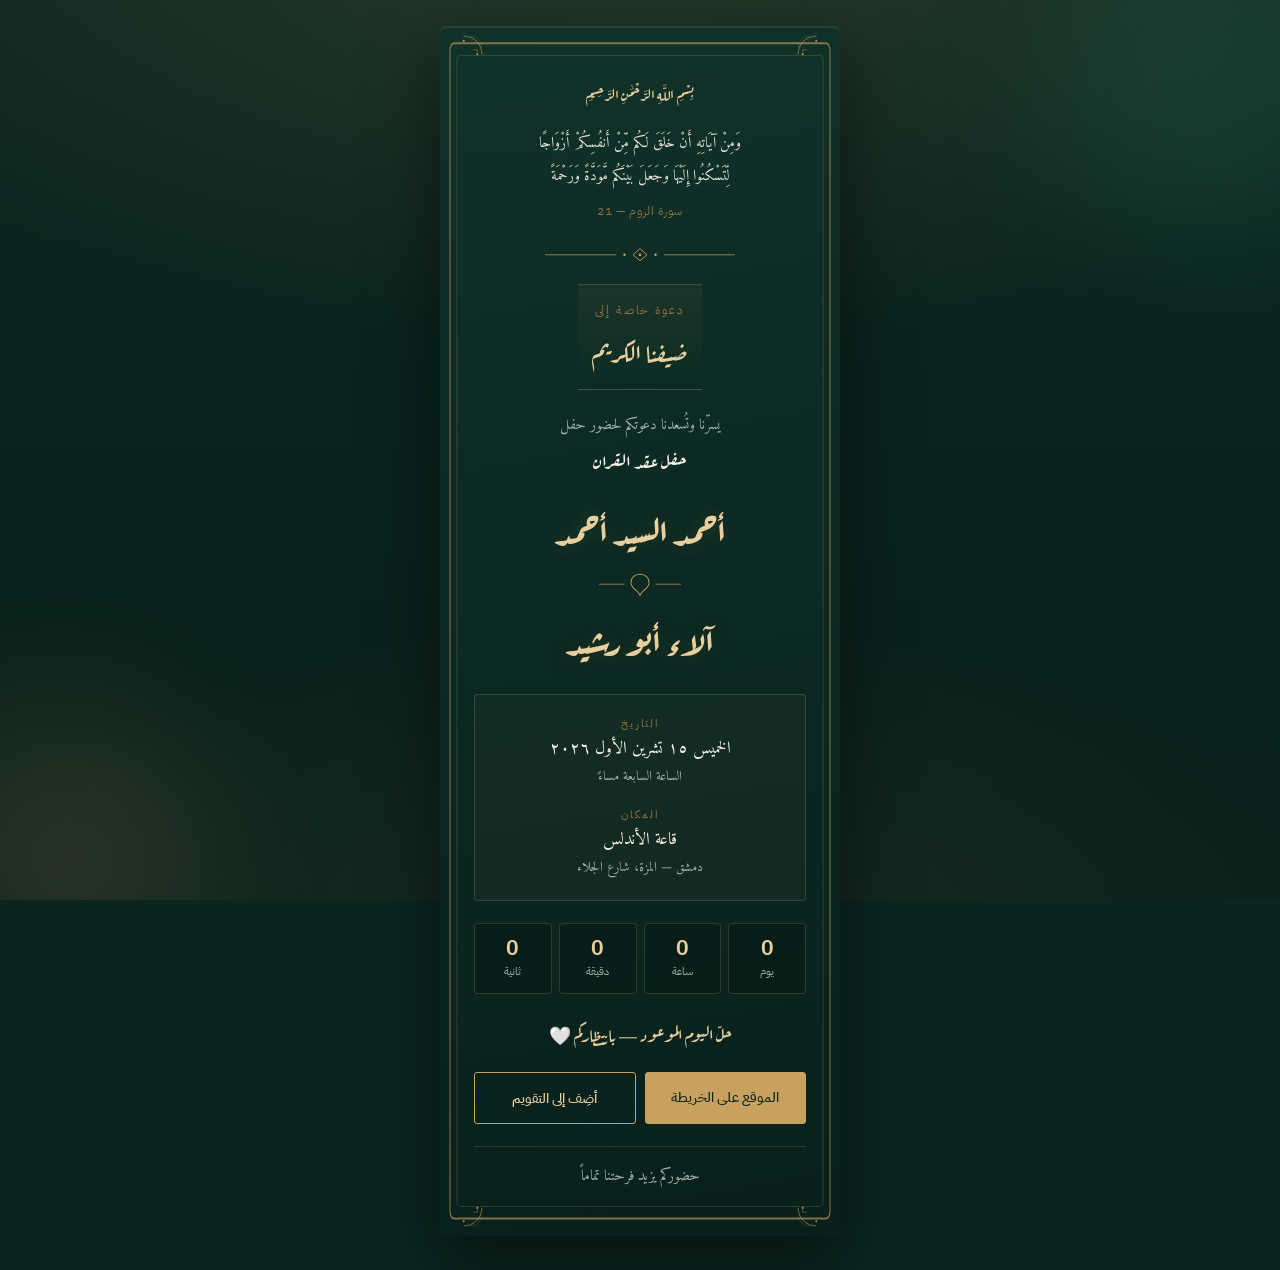
==== index.html @ 3fee1bc0 "بطاقة دعوة عقد قران — أحمد وآلاء صفحة ثابتة بلا قاعدة بيانات: أسماء المعازيم في data/guests.json وتُ" ====
<!DOCTYPE html>
<html lang="ar" dir="rtl">
<head>
<meta charset="utf-8">
<meta name="viewport" content="width=device-width, initial-scale=1, viewport-fit=cover">
<title>دعوة عقد قران — أحمد وآلاء</title>
<meta name="description" content="يسرّنا دعوتكم لحضور حفل عقد قراننا">
<meta name="theme-color" content="#0B2620">

<meta property="og:type" content="website">
<meta property="og:title" content="دعوة عقد قران — أحمد وآلاء">
<meta property="og:description" content="يسرّنا دعوتكم لمشاركتنا فرحتنا">
<meta property="og:locale" content="ar_AR">

<link rel="preconnect" href="https://fonts.googleapis.com">
<link rel="icon" href="assets/favicon.svg" type="image/svg+xml">
<link rel="preconnect" href="https://fonts.gstatic.com" crossorigin>
<link rel="stylesheet" href="https://fonts.googleapis.com/css2?family=Aref+Ruqaa:wght@400;700&family=Amiri:ital,wght@0,400;0,700;1,400&family=IBM+Plex+Sans+Arabic:wght@400;500;600&display=swap">
<link rel="stylesheet" href="assets/css/main.css">
</head>
<body>

<div class="sky" aria-hidden="true">
  <span class="orb orb-a"></span>
  <span class="orb orb-b"></span>
</div>

<main class="card" id="card">

  <!-- إطار ذهبي مرسوم -->
  <svg class="frame" viewBox="0 0 400 700" preserveAspectRatio="none" aria-hidden="true" focusable="false">
    <rect x="10" y="10" width="380" height="680" rx="4" fill="none" stroke="currentColor" stroke-width="1.1"/>
    <rect x="17" y="17" width="366" height="666" rx="3" fill="none" stroke="currentColor" stroke-width=".5" opacity=".55"/>
  </svg>

  <svg class="corner tl" viewBox="0 0 60 60" aria-hidden="true" focusable="false">
    <path d="M2 34 C2 16 16 2 34 2" fill="none" stroke="currentColor" stroke-width="1.2"/>
    <path d="M2 22 C2 11 11 2 22 2" fill="none" stroke="currentColor" stroke-width=".6" opacity=".7"/>
    <path d="M10 34 L10 26 L18 26" fill="none" stroke="currentColor" stroke-width=".8"/>
    <circle cx="34" cy="10" r="1.8" fill="currentColor"/>
    <circle cx="10" cy="34" r="1.8" fill="currentColor"/>
  </svg>
  <svg class="corner tr" viewBox="0 0 60 60" aria-hidden="true" focusable="false">
    <path d="M2 34 C2 16 16 2 34 2" fill="none" stroke="currentColor" stroke-width="1.2"/>
    <path d="M2 22 C2 11 11 2 22 2" fill="none" stroke="currentColor" stroke-width=".6" opacity=".7"/>
    <path d="M10 34 L10 26 L18 26" fill="none" stroke="currentColor" stroke-width=".8"/>
    <circle cx="34" cy="10" r="1.8" fill="currentColor"/>
    <circle cx="10" cy="34" r="1.8" fill="currentColor"/>
  </svg>
  <svg class="corner bl" viewBox="0 0 60 60" aria-hidden="true" focusable="false">
    <path d="M2 34 C2 16 16 2 34 2" fill="none" stroke="currentColor" stroke-width="1.2"/>
    <path d="M2 22 C2 11 11 2 22 2" fill="none" stroke="currentColor" stroke-width=".6" opacity=".7"/>
    <path d="M10 34 L10 26 L18 26" fill="none" stroke="currentColor" stroke-width=".8"/>
    <circle cx="34" cy="10" r="1.8" fill="currentColor"/>
    <circle cx="10" cy="34" r="1.8" fill="currentColor"/>
  </svg>
  <svg class="corner br" viewBox="0 0 60 60" aria-hidden="true" focusable="false">
    <path d="M2 34 C2 16 16 2 34 2" fill="none" stroke="currentColor" stroke-width="1.2"/>
    <path d="M2 22 C2 11 11 2 22 2" fill="none" stroke="currentColor" stroke-width=".6" opacity=".7"/>
    <path d="M10 34 L10 26 L18 26" fill="none" stroke="currentColor" stroke-width=".8"/>
    <circle cx="34" cy="10" r="1.8" fill="currentColor"/>
    <circle cx="10" cy="34" r="1.8" fill="currentColor"/>
  </svg>

  <div class="inner">

    <p class="bismillah reveal" style="--d:0ms">بِسْمِ اللَّهِ الرَّحْمَٰنِ الرَّحِيمِ</p>

    <blockquote class="verse reveal" style="--d:90ms">
      <p id="verse">&nbsp;</p>
      <cite id="verseSource"></cite>
    </blockquote>

    <div class="rule reveal" style="--d:180ms" aria-hidden="true">
      <svg viewBox="0 0 220 18" focusable="false">
        <line x1="0" y1="9" x2="82" y2="9" stroke="currentColor" stroke-width=".8"/>
        <line x1="138" y1="9" x2="220" y2="9" stroke="currentColor" stroke-width=".8"/>
        <path d="M110 2 L118 9 L110 16 L102 9 Z" fill="none" stroke="currentColor" stroke-width="1"/>
        <circle cx="110" cy="9" r="1.6" fill="currentColor"/>
        <circle cx="92" cy="9" r="1.4" fill="currentColor"/>
        <circle cx="128" cy="9" r="1.4" fill="currentColor"/>
      </svg>
    </div>

    <!-- اسم الضيف -->
    <section class="guest reveal" style="--d:260ms" aria-live="polite">
      <p class="guest-label">دعوة خاصة إلى</p>
      <p class="guest-name" id="guestName">&nbsp;</p>
    </section>

    <p class="intro reveal" style="--d:340ms">يسرّنا وتُسعدنا دعوتكم لحضور حفل</p>
    <p class="occasion reveal" style="--d:400ms" id="occasion">&nbsp;</p>

    <!-- الاسمان -->
    <section class="couple reveal" style="--d:470ms">
      <p class="name" id="groom">&nbsp;</p>
      <div class="amp" aria-hidden="true">
        <svg viewBox="0 0 90 40" focusable="false">
          <line x1="0" y1="20" x2="28" y2="20" stroke="currentColor" stroke-width=".8"/>
          <line x1="62" y1="20" x2="90" y2="20" stroke="currentColor" stroke-width=".8"/>
          <path d="M45 9 C51 9 55 13 55 18 C55 25 45 28 45 33 C45 28 35 25 35 18 C35 13 39 9 45 9 Z"
                fill="none" stroke="currentColor" stroke-width="1.1"/>
        </svg>
      </div>
      <p class="name" id="bride">&nbsp;</p>
    </section>

    <!-- التفاصيل -->
    <section class="details reveal" style="--d:560ms">
      <div class="detail">
        <span class="detail-key">التاريخ</span>
        <span class="detail-val" id="dateText">&nbsp;</span>
        <span class="detail-sub" id="timeText"></span>
      </div>
      <div class="detail">
        <span class="detail-key">المكان</span>
        <span class="detail-val" id="venue">&nbsp;</span>
        <span class="detail-sub" id="address"></span>
      </div>
    </section>

    <!-- العدّاد -->
    <section class="countdown reveal" style="--d:640ms" id="countdown" hidden>
      <div class="unit"><b id="cdD">0</b><span>يوم</span></div>
      <div class="unit"><b id="cdH">0</b><span>ساعة</span></div>
      <div class="unit"><b id="cdM">0</b><span>دقيقة</span></div>
      <div class="unit"><b id="cdS">0</b><span>ثانية</span></div>
    </section>
    <p class="arrived" id="arrived" hidden>حلّ اليوم الموعود — بانتظاركم 🤍</p>

    <div class="actions reveal" style="--d:720ms">
      <a class="btn" id="mapBtn" href="#" target="_blank" rel="noopener">الموقع على الخريطة</a>
      <button class="btn ghost" id="icsBtn" type="button">أضِف إلى التقويم</button>
    </div>

    <p class="closing reveal" style="--d:800ms" id="closing">&nbsp;</p>

  </div>
</main>

<p class="hint" id="hint" hidden></p>

<script src="assets/js/app.js"></script>
</body>
</html>
---- assets/css/main.css ----
/* ============================================================
   دعوة عقد قران — أحمد وآلاء
   لوحة: ليل زمرّدي + ذهب مطفأ + عاج
   ============================================================ */

:root{
  --night:#0B2620;
  --night-2:#09201B;
  --panel:#10322A;
  --gold:#C9A15E;
  --gold-lt:#E7CF9E;
  --gold-dim:#8E7440;
  --ivory:#F6F1E4;
  --muted:#9DB3A9;
  --maxw:400px;
}

*{box-sizing:border-box;margin:0;padding:0}

html{-webkit-text-size-adjust:100%}

body{
  min-height:100dvh;
  background:var(--night);
  color:var(--ivory);
  font-family:"Amiri","Times New Roman",serif;
  line-height:1.9;
  display:flex;
  flex-direction:column;
  align-items:center;
  justify-content:center;
  padding:26px 16px 34px;
  position:relative;
  overflow-x:hidden;
}

/* ---------- خلفية ---------- */
.sky{position:fixed;inset:0;z-index:0;pointer-events:none;overflow:hidden}
.sky::before{
  content:"";position:absolute;inset:0;
  background:
    radial-gradient(120% 80% at 50% -10%, rgba(201,161,94,.16), transparent 62%),
    radial-gradient(100% 70% at 50% 110%, rgba(201,161,94,.09), transparent 60%),
    linear-gradient(180deg, var(--night) 0%, var(--night-2) 100%);
}
.orb{position:absolute;border-radius:50%;filter:blur(70px);opacity:.20}
.orb-a{width:340px;height:340px;background:#2E7C63;top:-90px;inset-inline-start:-110px}
.orb-b{width:300px;height:300px;background:#8E7440;bottom:-100px;inset-inline-end:-90px}

/* ---------- البطاقة ---------- */
.card{
  position:relative;z-index:1;
  width:100%;max-width:var(--maxw);
  background:linear-gradient(170deg, rgba(16,50,42,.96), rgba(9,32,27,.96));
  border-radius:6px;
  box-shadow:0 26px 70px rgba(0,0,0,.5), 0 2px 0 rgba(231,207,158,.10) inset;
  padding:44px 26px 38px;
  text-align:center;
}
.frame{position:absolute;inset:0;width:100%;height:100%;color:var(--gold);opacity:.62;pointer-events:none}
.corner{position:absolute;width:34px;height:34px;color:var(--gold);opacity:.85;pointer-events:none}
.tl{top:9px;inset-inline-start:9px}
.tr{top:9px;inset-inline-end:9px;transform:scaleX(-1)}
.bl{bottom:9px;inset-inline-start:9px;transform:scaleY(-1)}
.br{bottom:9px;inset-inline-end:9px;transform:scale(-1,-1)}

.inner{position:relative;z-index:2;display:flex;flex-direction:column;gap:0}

/* ---------- نصوص ---------- */
.bismillah{
  font-family:"Aref Ruqaa",serif;
  font-size:16px;color:var(--gold-lt);opacity:.9;
  letter-spacing:.02em;margin-bottom:20px;
}

.verse{margin-bottom:6px}
.verse p{
  font-size:15px;line-height:2.15;color:var(--ivory);opacity:.92;
  text-wrap:balance;
}
.verse cite{
  display:block;margin-top:8px;font-style:normal;
  font-family:"IBM Plex Sans Arabic",sans-serif;
  font-size:11.5px;letter-spacing:.06em;color:var(--gold-dim);
}

.rule{margin:18px auto;width:190px;color:var(--gold);opacity:.75}
.rule svg{display:block;width:100%;height:auto}

/* اسم الضيف */
.guest{
  margin:4px auto 22px;padding:15px 14px;
  border-top:1px solid rgba(201,161,94,.28);
  border-bottom:1px solid rgba(201,161,94,.28);
  background:linear-gradient(180deg, rgba(201,161,94,.07), transparent);
}
.guest-label{
  font-family:"IBM Plex Sans Arabic",sans-serif;
  font-size:11.5px;letter-spacing:.16em;color:var(--gold-dim);margin-bottom:6px;
}
.guest-name{
  font-family:"Aref Ruqaa",serif;
  font-size:clamp(21px,6.4vw,26px);line-height:1.75;
  color:var(--gold-lt);text-wrap:balance;
}

.intro{font-size:15px;color:var(--muted);margin-bottom:2px}
.occasion{
  font-family:"Aref Ruqaa",serif;
  font-size:19px;color:var(--ivory);margin-bottom:22px;
}

/* الاسمان */
.couple{margin-bottom:26px}
.name{
  font-family:"Aref Ruqaa",serif;font-weight:700;
  font-size:clamp(27px,8.6vw,36px);line-height:1.6;
  color:var(--gold-lt);
  text-shadow:0 1px 18px rgba(201,161,94,.25);
  text-wrap:balance;
}
.amp{margin:8px auto;width:82px;color:var(--gold);opacity:.9}
.amp svg{display:block;width:100%;height:auto}

/* التفاصيل */
.details{
  display:grid;gap:14px;
  margin-bottom:22px;padding:17px 12px;
  border:1px solid rgba(201,161,94,.22);border-radius:4px;
  background:rgba(201,161,94,.045);
}
.detail{display:flex;flex-direction:column;gap:2px}
.detail-key{
  font-family:"IBM Plex Sans Arabic",sans-serif;
  font-size:10.5px;letter-spacing:.18em;color:var(--gold-dim);
}
.detail-val{font-size:17px;color:var(--ivory);line-height:1.6}
.detail-sub{font-size:13.5px;color:var(--muted)}

/* العدّاد */
.countdown{
  display:grid;grid-template-columns:repeat(4,1fr);gap:7px;
  margin-bottom:22px;
}
.unit{
  padding:11px 3px;border-radius:4px;
  border:1px solid rgba(201,161,94,.22);
  background:rgba(0,0,0,.18);
}
.unit b{
  display:block;
  font-family:"IBM Plex Sans Arabic",sans-serif;font-weight:600;
  font-variant-numeric:tabular-nums;
  font-size:21px;color:var(--gold-lt);line-height:1.25;
}
.unit span{
  display:block;
  font-family:"IBM Plex Sans Arabic",sans-serif;
  font-size:10.5px;color:var(--muted);
}
.arrived{
  font-family:"Aref Ruqaa",serif;font-size:18px;
  color:var(--gold-lt);margin-bottom:22px;
}

/* أزرار */
.actions{display:grid;gap:9px;margin-bottom:22px}
.btn{
  display:block;padding:12px 16px;
  font-family:"IBM Plex Sans Arabic",sans-serif;font-size:14px;font-weight:500;
  text-decoration:none;text-align:center;cursor:pointer;
  border-radius:3px;border:1px solid var(--gold);
  background:var(--gold);color:#12251F;
  transition:transform .15s ease, background .15s ease, color .15s ease;
}
.btn:hover{background:var(--gold-lt);transform:translateY(-1px)}
.btn:active{transform:translateY(0)}
.btn.ghost{background:transparent;color:var(--gold-lt)}
.btn.ghost:hover{background:rgba(201,161,94,.13);color:var(--gold-lt)}
.btn:focus-visible{outline:2px solid var(--gold-lt);outline-offset:3px}

.closing{
  font-size:15px;color:var(--muted);
  padding-top:16px;border-top:1px solid rgba(201,161,94,.18);
}

.hint{
  position:relative;z-index:1;
  margin-top:18px;max-width:var(--maxw);
  font-family:"IBM Plex Sans Arabic",sans-serif;font-size:12.5px;line-height:1.8;
  color:#E9B7A0;background:rgba(120,40,20,.35);
  border:1px solid rgba(220,120,80,.45);border-radius:4px;
  padding:11px 13px;text-align:center;
}

/* ---------- ظهور تدريجي من حالة مرئية ---------- */
.reveal{animation:rise .75s cubic-bezier(.22,.68,.3,1) both;animation-delay:var(--d,0ms)}
@keyframes rise{
  from{opacity:0;transform:translateY(9px)}
  to{opacity:1;transform:none}
}
@media (prefers-reduced-motion: reduce){
  .reveal{animation:none}
  .btn{transition:none}
}

@media (min-width:480px){
  .card{padding:52px 34px 44px}
  .details{padding:19px 18px}
  .actions{grid-template-columns:1fr 1fr}
}
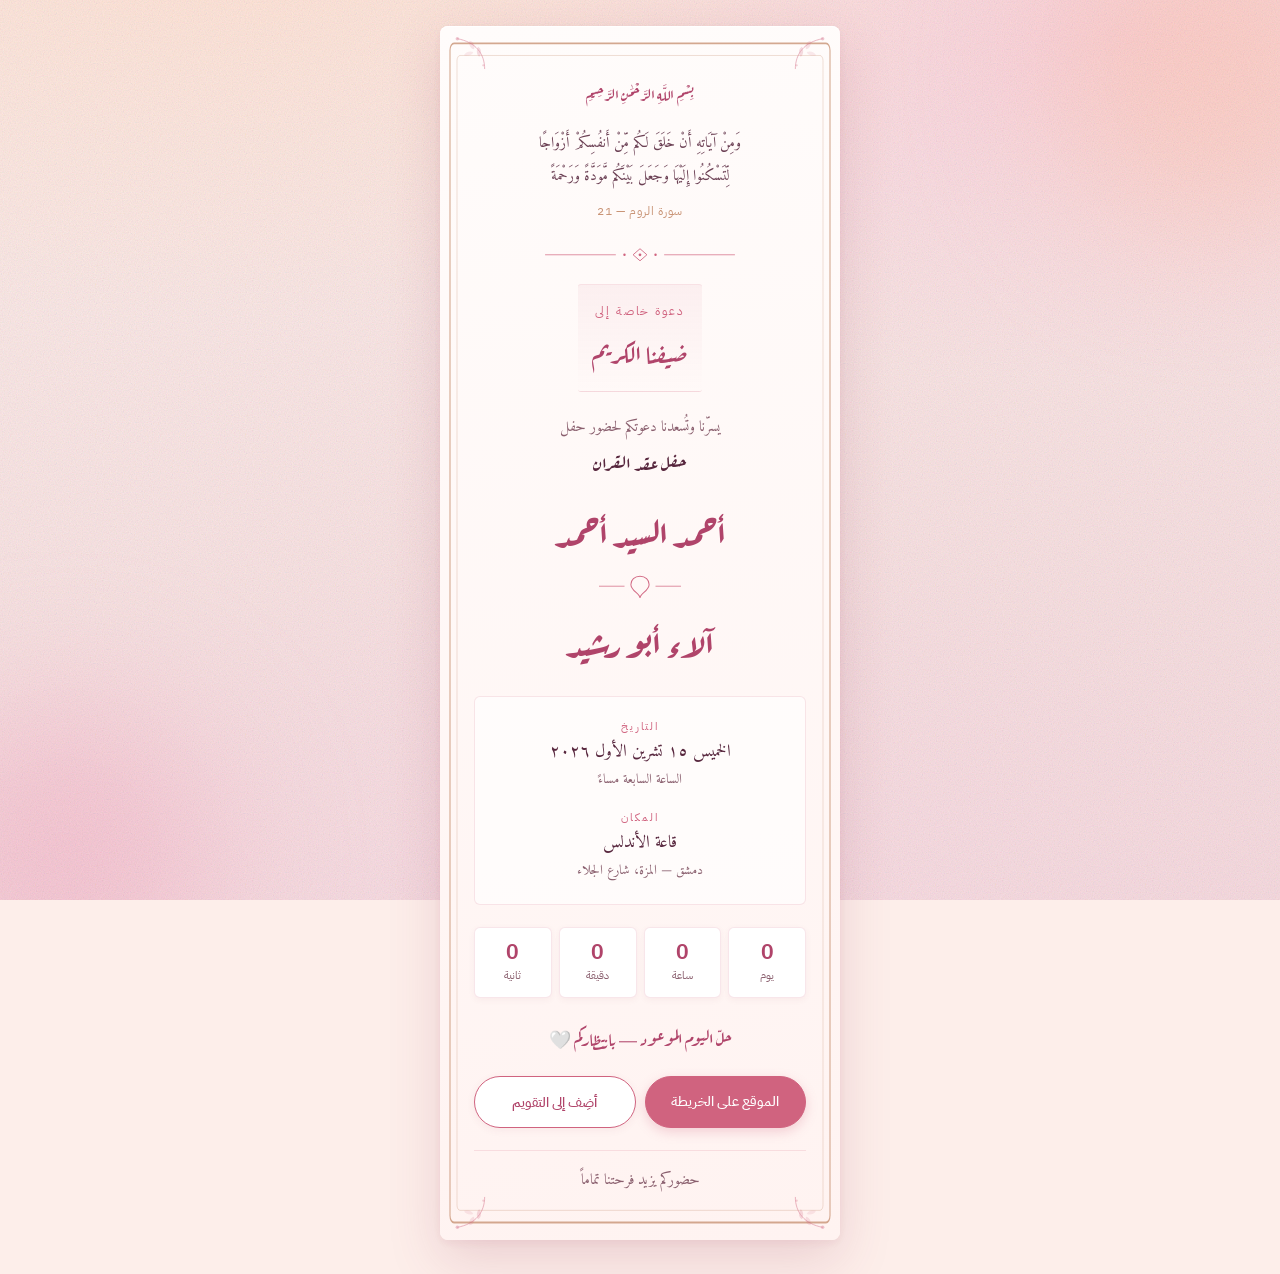
==== commit d12e4b20: "تبديل اللوحة إلى فجر وردي فاتح الخطوط كما هي (Aref Ruqaa · Amiri · IBM Plex Sans Arabic) — اللون وحد" ====
--- a/index.html
+++ b/index.html
@@ -5,7 +5,7 @@
 <meta name="viewport" content="width=device-width, initial-scale=1, viewport-fit=cover">
 <title>دعوة عقد قران — أحمد وآلاء</title>
 <meta name="description" content="يسرّنا دعوتكم لحضور حفل عقد قراننا">
-<meta name="theme-color" content="#0B2620">
+<meta name="theme-color" content="#FDEEEA">
 
 <meta property="og:type" content="website">
 <meta property="og:title" content="دعوة عقد قران — أحمد وآلاء">
@@ -25,6 +25,11 @@
   <span class="orb orb-b"></span>
 </div>
 
+<div class="petals" aria-hidden="true">
+  <span class="petal"></span><span class="petal"></span><span class="petal"></span>
+  <span class="petal"></span><span class="petal"></span><span class="petal"></span>
+</div>
+
 <main class="card" id="card">
 
   <!-- إطار ذهبي مرسوم -->
@@ -34,32 +39,36 @@
   </svg>
 
   <svg class="corner tl" viewBox="0 0 60 60" aria-hidden="true" focusable="false">
-    <path d="M2 34 C2 16 16 2 34 2" fill="none" stroke="currentColor" stroke-width="1.2"/>
-    <path d="M2 22 C2 11 11 2 22 2" fill="none" stroke="currentColor" stroke-width=".6" opacity=".7"/>
-    <path d="M10 34 L10 26 L18 26" fill="none" stroke="currentColor" stroke-width=".8"/>
-    <circle cx="34" cy="10" r="1.8" fill="currentColor"/>
-    <circle cx="10" cy="34" r="1.8" fill="currentColor"/>
+    <path d="M5 52 C5 30 18 12 46 7" fill="none" stroke="currentColor" stroke-width="1.05" stroke-linecap="round"/>
+    <path d="M13 34 C9 28 10 22 15 19 C18 25 17 31 13 34 Z" fill="currentColor" opacity=".34"/>
+    <path d="M21 23 C19 16 22 11 28 10 C29 17 26 22 21 23 Z" fill="currentColor" opacity=".26"/>
+    <path d="M22 27 C28 25 34 27 36 32 C30 34 24 32 22 27 Z" fill="currentColor" opacity=".2"/>
+    <circle cx="46" cy="7" r="2.6" fill="currentColor" opacity=".55"/>
+    <circle cx="7" cy="47" r="1.7" fill="currentColor" opacity=".45"/>
   </svg>
   <svg class="corner tr" viewBox="0 0 60 60" aria-hidden="true" focusable="false">
-    <path d="M2 34 C2 16 16 2 34 2" fill="none" stroke="currentColor" stroke-width="1.2"/>
-    <path d="M2 22 C2 11 11 2 22 2" fill="none" stroke="currentColor" stroke-width=".6" opacity=".7"/>
-    <path d="M10 34 L10 26 L18 26" fill="none" stroke="currentColor" stroke-width=".8"/>
-    <circle cx="34" cy="10" r="1.8" fill="currentColor"/>
-    <circle cx="10" cy="34" r="1.8" fill="currentColor"/>
+    <path d="M5 52 C5 30 18 12 46 7" fill="none" stroke="currentColor" stroke-width="1.05" stroke-linecap="round"/>
+    <path d="M13 34 C9 28 10 22 15 19 C18 25 17 31 13 34 Z" fill="currentColor" opacity=".34"/>
+    <path d="M21 23 C19 16 22 11 28 10 C29 17 26 22 21 23 Z" fill="currentColor" opacity=".26"/>
+    <path d="M22 27 C28 25 34 27 36 32 C30 34 24 32 22 27 Z" fill="currentColor" opacity=".2"/>
+    <circle cx="46" cy="7" r="2.6" fill="currentColor" opacity=".55"/>
+    <circle cx="7" cy="47" r="1.7" fill="currentColor" opacity=".45"/>
   </svg>
   <svg class="corner bl" viewBox="0 0 60 60" aria-hidden="true" focusable="false">
-    <path d="M2 34 C2 16 16 2 34 2" fill="none" stroke="currentColor" stroke-width="1.2"/>
-    <path d="M2 22 C2 11 11 2 22 2" fill="none" stroke="currentColor" stroke-width=".6" opacity=".7"/>
-    <path d="M10 34 L10 26 L18 26" fill="none" stroke="currentColor" stroke-width=".8"/>
-    <circle cx="34" cy="10" r="1.8" fill="currentColor"/>
-    <circle cx="10" cy="34" r="1.8" fill="currentColor"/>
+    <path d="M5 52 C5 30 18 12 46 7" fill="none" stroke="currentColor" stroke-width="1.05" stroke-linecap="round"/>
+    <path d="M13 34 C9 28 10 22 15 19 C18 25 17 31 13 34 Z" fill="currentColor" opacity=".34"/>
+    <path d="M21 23 C19 16 22 11 28 10 C29 17 26 22 21 23 Z" fill="currentColor" opacity=".26"/>
+    <path d="M22 27 C28 25 34 27 36 32 C30 34 24 32 22 27 Z" fill="currentColor" opacity=".2"/>
+    <circle cx="46" cy="7" r="2.6" fill="currentColor" opacity=".55"/>
+    <circle cx="7" cy="47" r="1.7" fill="currentColor" opacity=".45"/>
   </svg>
   <svg class="corner br" viewBox="0 0 60 60" aria-hidden="true" focusable="false">
-    <path d="M2 34 C2 16 16 2 34 2" fill="none" stroke="currentColor" stroke-width="1.2"/>
-    <path d="M2 22 C2 11 11 2 22 2" fill="none" stroke="currentColor" stroke-width=".6" opacity=".7"/>
-    <path d="M10 34 L10 26 L18 26" fill="none" stroke="currentColor" stroke-width=".8"/>
-    <circle cx="34" cy="10" r="1.8" fill="currentColor"/>
-    <circle cx="10" cy="34" r="1.8" fill="currentColor"/>
+    <path d="M5 52 C5 30 18 12 46 7" fill="none" stroke="currentColor" stroke-width="1.05" stroke-linecap="round"/>
+    <path d="M13 34 C9 28 10 22 15 19 C18 25 17 31 13 34 Z" fill="currentColor" opacity=".34"/>
+    <path d="M21 23 C19 16 22 11 28 10 C29 17 26 22 21 23 Z" fill="currentColor" opacity=".26"/>
+    <path d="M22 27 C28 25 34 27 36 32 C30 34 24 32 22 27 Z" fill="currentColor" opacity=".2"/>
+    <circle cx="46" cy="7" r="2.6" fill="currentColor" opacity=".55"/>
+    <circle cx="7" cy="47" r="1.7" fill="currentColor" opacity=".45"/>
   </svg>
 
   <div class="inner">
--- a/assets/css/main.css
+++ b/assets/css/main.css
@@ -1,28 +1,41 @@
 /* ============================================================
    دعوة عقد قران — أحمد وآلاء
-   لوحة: ليل زمرّدي + ذهب مطفأ + عاج
+   اللوحة: فجر وردي — ورق بلَشّ دافئ · حبر خُزامى · وردة غبارية
+   والاتجاه: ضوء الصباح لا ليل — الفرح يُقرأ من أول نظرة.
    ============================================================ */
 
 :root{
-  --night:#0B2620;
-  --night-2:#09201B;
-  --panel:#10322A;
-  --gold:#C9A15E;
-  --gold-lt:#E7CF9E;
-  --gold-dim:#8E7440;
-  --ivory:#F6F1E4;
-  --muted:#9DB3A9;
+  /* أرضيات */
+  --paper:#FDEEEA;
+  --paper-2:#F6DBDF;
+  --card:#FFFCFB;
+  --card-tint:#FFF3F1;
+
+  /* حبر */
+  --ink:#57263D;
+  --ink-soft:#8A5F6E;
+
+  /* ورد */
+  --rose:#D0637F;
+  --rose-deep:#B0446A;
+  --rose-pale:#F6CFD8;
+  --rose-mist:rgba(208,99,127,.16);
+
+  /* ذهب وردي — للزخرفة وحدها */
+  --gilt:#C99476;
+  --gilt-pale:#EBC9B4;
+
+  --shadow:rgba(150,60,90,.17);
   --maxw:400px;
 }
 
 *{box-sizing:border-box;margin:0;padding:0}
-
 html{-webkit-text-size-adjust:100%}
 
 body{
   min-height:100dvh;
-  background:var(--night);
-  color:var(--ivory);
+  background:var(--paper);
+  color:var(--ink);
   font-family:"Amiri","Times New Roman",serif;
   line-height:1.9;
   display:flex;
@@ -34,80 +47,114 @@
   overflow-x:hidden;
 }
 
-/* ---------- خلفية ---------- */
+/* ---------- سماء الصباح ---------- */
 .sky{position:fixed;inset:0;z-index:0;pointer-events:none;overflow:hidden}
 .sky::before{
   content:"";position:absolute;inset:0;
   background:
-    radial-gradient(120% 80% at 50% -10%, rgba(201,161,94,.16), transparent 62%),
-    radial-gradient(100% 70% at 50% 110%, rgba(201,161,94,.09), transparent 60%),
-    linear-gradient(180deg, var(--night) 0%, var(--night-2) 100%);
-}
-.orb{position:absolute;border-radius:50%;filter:blur(70px);opacity:.20}
-.orb-a{width:340px;height:340px;background:#2E7C63;top:-90px;inset-inline-start:-110px}
-.orb-b{width:300px;height:300px;background:#8E7440;bottom:-100px;inset-inline-end:-90px}
+    radial-gradient(115% 75% at 18% -8%,  #FFE3D6 0%, transparent 58%),
+    radial-gradient(105% 70% at 88% 4%,   #FBD3DF 0%, transparent 55%),
+    radial-gradient(120% 80% at 50% 108%, #F9DCE4 0%, transparent 60%),
+    linear-gradient(168deg, var(--paper) 0%, var(--paper-2) 100%);
+}
+/* حُبيبات ورقية — تكسر لمعان الشاشة فيبدو ورقاً لا شاشة */
+.sky::after{
+  content:"";position:absolute;inset:0;opacity:.42;mix-blend-mode:multiply;
+  background-image:url("data:image/svg+xml,%3Csvg xmlns='http://www.w3.org/2000/svg' width='150' height='150'%3E%3Cfilter id='n'%3E%3CfeTurbulence type='fractalNoise' baseFrequency='.85' numOctaves='3' stitchTiles='stitch'/%3E%3C/filter%3E%3Crect width='150' height='150' filter='url(%23n)' opacity='.5'/%3E%3C/svg%3E");
+}
+.orb{position:absolute;border-radius:50%;filter:blur(74px);opacity:.5}
+.orb-a{width:330px;height:330px;background:#FFC9B2;top:-96px;inset-inline-start:-104px}
+.orb-b{width:300px;height:300px;background:#F5AFC6;bottom:-104px;inset-inline-end:-86px}
+
+/* ---------- بتلات متساقطة ---------- */
+.petals{position:fixed;inset:0;z-index:0;pointer-events:none;overflow:hidden}
+.petal{
+  position:absolute;top:-9%;
+  width:13px;height:17px;
+  background:var(--rose-pale);
+  border-radius:60% 0 60% 0;
+  opacity:0;filter:blur(.4px);
+  animation:fall linear infinite;
+}
+.petal:nth-child(1){inset-inline-start:8%;  animation-duration:23s; animation-delay:0s}
+.petal:nth-child(2){inset-inline-start:23%; animation-duration:29s; animation-delay:5s;  width:10px;height:13px}
+.petal:nth-child(3){inset-inline-start:41%; animation-duration:26s; animation-delay:11s}
+.petal:nth-child(4){inset-inline-start:58%; animation-duration:32s; animation-delay:3s;  width:9px; height:12px}
+.petal:nth-child(5){inset-inline-start:74%; animation-duration:25s; animation-delay:15s}
+.petal:nth-child(6){inset-inline-start:89%; animation-duration:30s; animation-delay:8s;  width:11px;height:14px}
+@keyframes fall{
+  0%   {transform:translateY(-10vh) rotate(0deg)      translateX(0);    opacity:0}
+  12%  {opacity:.55}
+  50%  {transform:translateY(52vh)  rotate(190deg)    translateX(26px); opacity:.5}
+  88%  {opacity:.35}
+  100% {transform:translateY(112vh) rotate(400deg)    translateX(-14px);opacity:0}
+}
 
 /* ---------- البطاقة ---------- */
 .card{
   position:relative;z-index:1;
   width:100%;max-width:var(--maxw);
-  background:linear-gradient(170deg, rgba(16,50,42,.96), rgba(9,32,27,.96));
-  border-radius:6px;
-  box-shadow:0 26px 70px rgba(0,0,0,.5), 0 2px 0 rgba(231,207,158,.10) inset;
+  background:linear-gradient(172deg, var(--card) 0%, var(--card-tint) 100%);
+  border-radius:8px;
+  box-shadow:
+    0 1px 0 rgba(255,255,255,.9) inset,
+    0 20px 52px var(--shadow),
+    0 3px 10px rgba(150,60,90,.07);
   padding:44px 26px 38px;
   text-align:center;
 }
-.frame{position:absolute;inset:0;width:100%;height:100%;color:var(--gold);opacity:.62;pointer-events:none}
-.corner{position:absolute;width:34px;height:34px;color:var(--gold);opacity:.85;pointer-events:none}
-.tl{top:9px;inset-inline-start:9px}
-.tr{top:9px;inset-inline-end:9px;transform:scaleX(-1)}
-.bl{bottom:9px;inset-inline-start:9px;transform:scaleY(-1)}
-.br{bottom:9px;inset-inline-end:9px;transform:scale(-1,-1)}
+.frame{position:absolute;inset:0;width:100%;height:100%;color:var(--gilt);opacity:.8;pointer-events:none}
+.corner{position:absolute;width:40px;height:40px;color:var(--rose);opacity:.65;pointer-events:none}
+.tl{top:8px;inset-inline-start:8px}
+.tr{top:8px;inset-inline-end:8px;transform:scaleX(-1)}
+.bl{bottom:8px;inset-inline-start:8px;transform:scaleY(-1)}
+.br{bottom:8px;inset-inline-end:8px;transform:scale(-1,-1)}
 
 .inner{position:relative;z-index:2;display:flex;flex-direction:column;gap:0}
 
 /* ---------- نصوص ---------- */
 .bismillah{
   font-family:"Aref Ruqaa",serif;
-  font-size:16px;color:var(--gold-lt);opacity:.9;
+  font-size:16px;color:var(--rose-deep);opacity:.92;
   letter-spacing:.02em;margin-bottom:20px;
 }
 
 .verse{margin-bottom:6px}
 .verse p{
-  font-size:15px;line-height:2.15;color:var(--ivory);opacity:.92;
+  font-size:15px;line-height:2.15;color:var(--ink);opacity:.88;
   text-wrap:balance;
 }
 .verse cite{
   display:block;margin-top:8px;font-style:normal;
   font-family:"IBM Plex Sans Arabic",sans-serif;
-  font-size:11.5px;letter-spacing:.06em;color:var(--gold-dim);
-}
-
-.rule{margin:18px auto;width:190px;color:var(--gold);opacity:.75}
+  font-size:11.5px;letter-spacing:.06em;color:var(--gilt);
+}
+
+.rule{margin:18px auto;width:190px;color:var(--rose);opacity:.8}
 .rule svg{display:block;width:100%;height:auto}
 
 /* اسم الضيف */
 .guest{
-  margin:4px auto 22px;padding:15px 14px;
-  border-top:1px solid rgba(201,161,94,.28);
-  border-bottom:1px solid rgba(201,161,94,.28);
-  background:linear-gradient(180deg, rgba(201,161,94,.07), transparent);
+  margin:4px auto 22px;padding:16px 14px;
+  border-top:1px solid var(--rose-mist);
+  border-bottom:1px solid var(--rose-mist);
+  background:linear-gradient(180deg, rgba(208,99,127,.07), rgba(255,255,255,0));
+  border-radius:3px;
 }
 .guest-label{
   font-family:"IBM Plex Sans Arabic",sans-serif;
-  font-size:11.5px;letter-spacing:.16em;color:var(--gold-dim);margin-bottom:6px;
+  font-size:11.5px;letter-spacing:.16em;color:var(--rose);margin-bottom:6px;
 }
 .guest-name{
   font-family:"Aref Ruqaa",serif;
   font-size:clamp(21px,6.4vw,26px);line-height:1.75;
-  color:var(--gold-lt);text-wrap:balance;
-}
-
-.intro{font-size:15px;color:var(--muted);margin-bottom:2px}
+  color:var(--rose-deep);text-wrap:balance;
+}
+
+.intro{font-size:15px;color:var(--ink-soft);margin-bottom:2px}
 .occasion{
   font-family:"Aref Ruqaa",serif;
-  font-size:19px;color:var(--ivory);margin-bottom:22px;
+  font-size:19px;color:var(--ink);margin-bottom:22px;
 }
 
 /* الاسمان */
@@ -115,27 +162,26 @@
 .name{
   font-family:"Aref Ruqaa",serif;font-weight:700;
   font-size:clamp(27px,8.6vw,36px);line-height:1.6;
-  color:var(--gold-lt);
-  text-shadow:0 1px 18px rgba(201,161,94,.25);
+  color:var(--rose-deep);
   text-wrap:balance;
 }
-.amp{margin:8px auto;width:82px;color:var(--gold);opacity:.9}
+.amp{margin:8px auto;width:82px;color:var(--rose);opacity:.95}
 .amp svg{display:block;width:100%;height:auto}
 
 /* التفاصيل */
 .details{
   display:grid;gap:14px;
-  margin-bottom:22px;padding:17px 12px;
-  border:1px solid rgba(201,161,94,.22);border-radius:4px;
-  background:rgba(201,161,94,.045);
+  margin-bottom:22px;padding:18px 12px;
+  border:1px solid var(--rose-mist);border-radius:6px;
+  background:rgba(255,255,255,.62);
 }
 .detail{display:flex;flex-direction:column;gap:2px}
 .detail-key{
   font-family:"IBM Plex Sans Arabic",sans-serif;
-  font-size:10.5px;letter-spacing:.18em;color:var(--gold-dim);
-}
-.detail-val{font-size:17px;color:var(--ivory);line-height:1.6}
-.detail-sub{font-size:13.5px;color:var(--muted)}
+  font-size:10.5px;letter-spacing:.18em;color:var(--rose);
+}
+.detail-val{font-size:17px;color:var(--ink);line-height:1.6}
+.detail-sub{font-size:13.5px;color:var(--ink-soft)}
 
 /* العدّاد */
 .countdown{
@@ -143,24 +189,25 @@
   margin-bottom:22px;
 }
 .unit{
-  padding:11px 3px;border-radius:4px;
-  border:1px solid rgba(201,161,94,.22);
-  background:rgba(0,0,0,.18);
+  padding:11px 3px;border-radius:6px;
+  border:1px solid var(--rose-mist);
+  background:#fff;
+  box-shadow:0 2px 6px rgba(150,60,90,.06);
 }
 .unit b{
   display:block;
   font-family:"IBM Plex Sans Arabic",sans-serif;font-weight:600;
   font-variant-numeric:tabular-nums;
-  font-size:21px;color:var(--gold-lt);line-height:1.25;
+  font-size:21px;color:var(--rose-deep);line-height:1.25;
 }
 .unit span{
   display:block;
   font-family:"IBM Plex Sans Arabic",sans-serif;
-  font-size:10.5px;color:var(--muted);
+  font-size:10.5px;color:var(--ink-soft);
 }
 .arrived{
   font-family:"Aref Ruqaa",serif;font-size:18px;
-  color:var(--gold-lt);margin-bottom:22px;
+  color:var(--rose-deep);margin-bottom:22px;
 }
 
 /* أزرار */
@@ -169,29 +216,31 @@
   display:block;padding:12px 16px;
   font-family:"IBM Plex Sans Arabic",sans-serif;font-size:14px;font-weight:500;
   text-decoration:none;text-align:center;cursor:pointer;
-  border-radius:3px;border:1px solid var(--gold);
-  background:var(--gold);color:#12251F;
-  transition:transform .15s ease, background .15s ease, color .15s ease;
-}
-.btn:hover{background:var(--gold-lt);transform:translateY(-1px)}
+  border-radius:999px;border:1px solid var(--rose);
+  background:var(--rose);color:#fff;
+  box-shadow:0 4px 12px rgba(208,99,127,.26);
+  transition:transform .15s ease, background .15s ease, box-shadow .15s ease;
+}
+.btn:hover{background:var(--rose-deep);border-color:var(--rose-deep);transform:translateY(-1px);box-shadow:0 7px 18px rgba(176,68,106,.3)}
 .btn:active{transform:translateY(0)}
-.btn.ghost{background:transparent;color:var(--gold-lt)}
-.btn.ghost:hover{background:rgba(201,161,94,.13);color:var(--gold-lt)}
-.btn:focus-visible{outline:2px solid var(--gold-lt);outline-offset:3px}
+.btn.ghost{background:#fff;color:var(--rose-deep);box-shadow:0 2px 8px rgba(150,60,90,.07)}
+.btn.ghost:hover{background:#FFF0F3;color:var(--rose-deep);border-color:var(--rose-deep)}
+.btn:focus-visible{outline:2px solid var(--rose-deep);outline-offset:3px}
 
 .closing{
-  font-size:15px;color:var(--muted);
-  padding-top:16px;border-top:1px solid rgba(201,161,94,.18);
+  font-size:15px;color:var(--ink-soft);
+  padding-top:16px;border-top:1px solid var(--rose-mist);
 }
 
 .hint{
   position:relative;z-index:1;
   margin-top:18px;max-width:var(--maxw);
   font-family:"IBM Plex Sans Arabic",sans-serif;font-size:12.5px;line-height:1.8;
-  color:#E9B7A0;background:rgba(120,40,20,.35);
-  border:1px solid rgba(220,120,80,.45);border-radius:4px;
+  color:#8A3B2E;background:#FFEDE6;
+  border:1px solid #F0B9A4;border-radius:6px;
   padding:11px 13px;text-align:center;
 }
+.hint code{background:rgba(138,59,46,.1);padding:1px 5px;border-radius:3px;direction:ltr;display:inline-block}
 
 /* ---------- ظهور تدريجي من حالة مرئية ---------- */
 .reveal{animation:rise .75s cubic-bezier(.22,.68,.3,1) both;animation-delay:var(--d,0ms)}
@@ -201,11 +250,12 @@
 }
 @media (prefers-reduced-motion: reduce){
   .reveal{animation:none}
+  .petal{display:none}
   .btn{transition:none}
 }
 
 @media (min-width:480px){
   .card{padding:52px 34px 44px}
-  .details{padding:19px 18px}
+  .details{padding:20px 18px}
   .actions{grid-template-columns:1fr 1fr}
 }
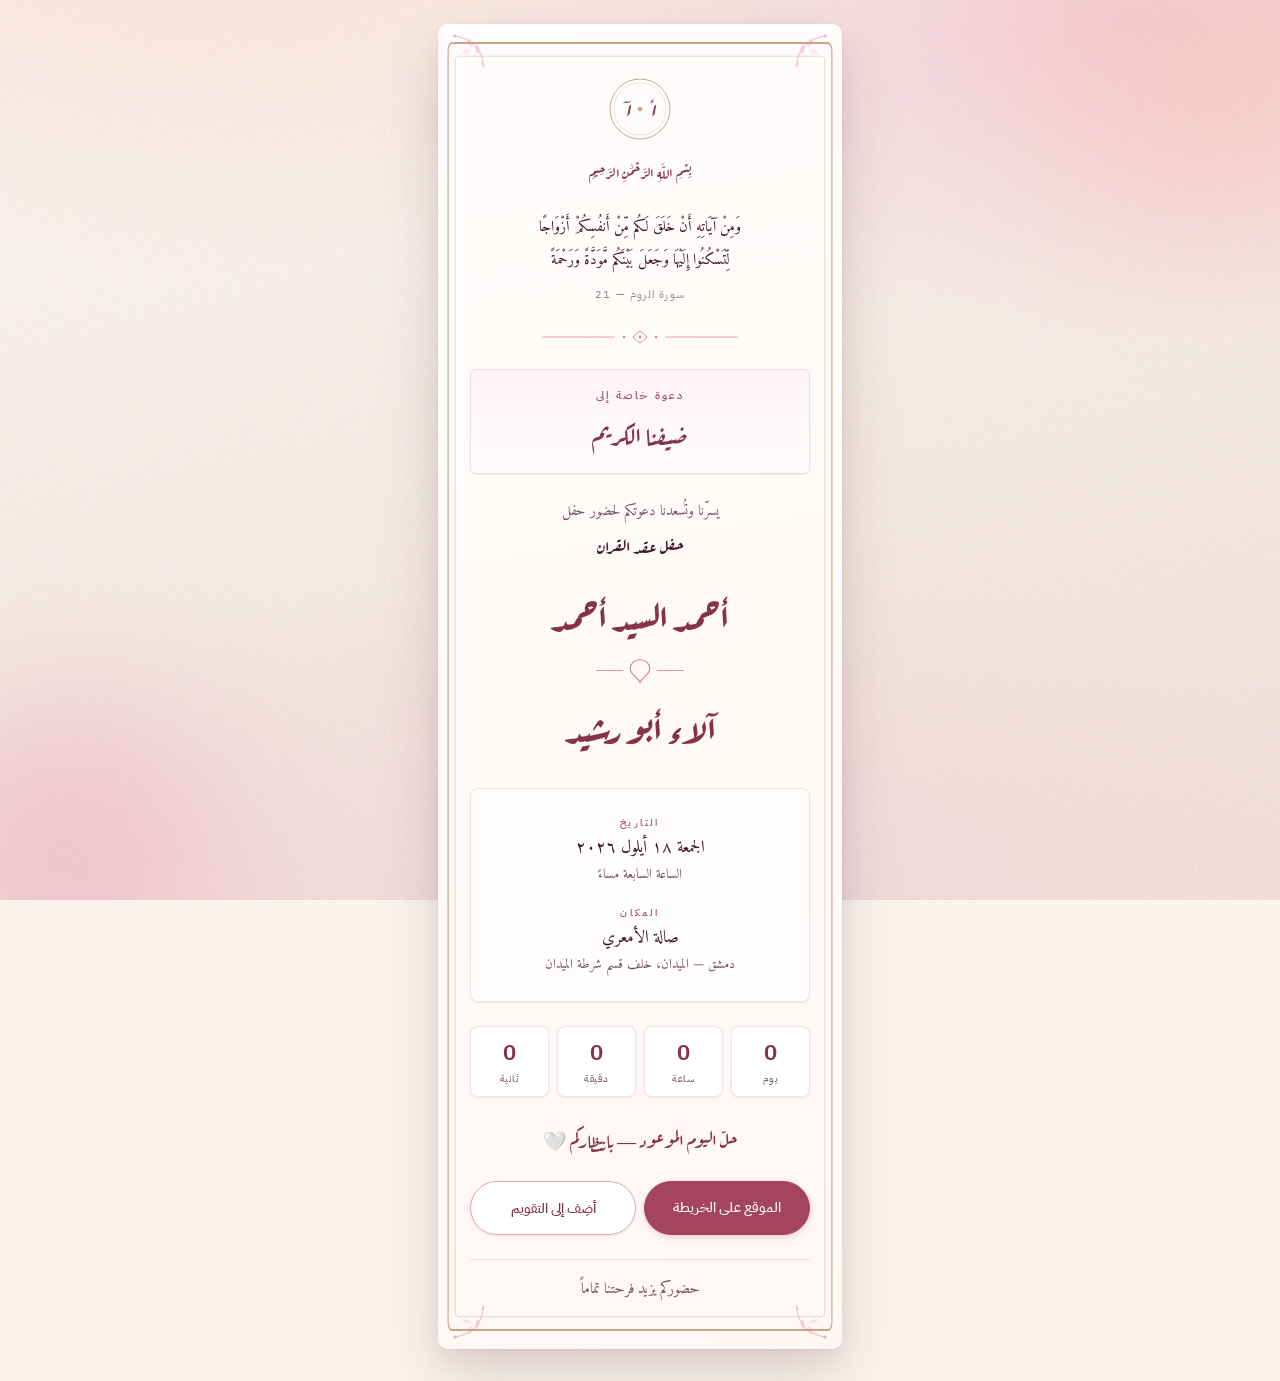
==== commit 128dd609: "نظام لوني بسلّم نغمي + حركة مُنسّقة + التاريخ والقاعة اللون: سلّم من عشر درجات (وردة · ورق شمبانيا ·" ====
--- a/index.html
+++ b/index.html
@@ -73,14 +73,22 @@
 
   <div class="inner">
 
-    <p class="bismillah reveal" style="--d:0ms">بِسْمِ اللَّهِ الرَّحْمَٰنِ الرَّحِيمِ</p>
+    <div class="seal reveal" style="--d:0ms" aria-hidden="true">
+      <svg viewBox="0 0 66 66" focusable="false">
+        <circle cx="33" cy="33" r="30" fill="none" stroke="currentColor" stroke-width="1"/>
+        <circle cx="33" cy="33" r="26" fill="none" stroke="currentColor" stroke-width=".5" opacity=".55"/>
+      </svg>
+      <span class="seal-letters"><i id="initialGroom"></i><span class="seal-dot"></span><i id="initialBride"></i></span>
+    </div>
 
-    <blockquote class="verse reveal" style="--d:90ms">
+    <p class="bismillah reveal" style="--d:120ms">بِسْمِ اللَّهِ الرَّحْمَٰنِ الرَّحِيمِ</p>
+
+    <blockquote class="verse reveal" style="--d:210ms">
       <p id="verse">&nbsp;</p>
       <cite id="verseSource"></cite>
     </blockquote>
 
-    <div class="rule reveal" style="--d:180ms" aria-hidden="true">
+    <div class="rule reveal" style="--d:300ms" aria-hidden="true">
       <svg viewBox="0 0 220 18" focusable="false">
         <line x1="0" y1="9" x2="82" y2="9" stroke="currentColor" stroke-width=".8"/>
         <line x1="138" y1="9" x2="220" y2="9" stroke="currentColor" stroke-width=".8"/>
@@ -92,16 +100,16 @@
     </div>
 
     <!-- اسم الضيف -->
-    <section class="guest reveal" style="--d:260ms" aria-live="polite">
+    <section class="guest reveal" style="--d:400ms" aria-live="polite">
       <p class="guest-label">دعوة خاصة إلى</p>
       <p class="guest-name" id="guestName">&nbsp;</p>
     </section>
 
-    <p class="intro reveal" style="--d:340ms">يسرّنا وتُسعدنا دعوتكم لحضور حفل</p>
-    <p class="occasion reveal" style="--d:400ms" id="occasion">&nbsp;</p>
+    <p class="intro reveal" style="--d:490ms">يسرّنا وتُسعدنا دعوتكم لحضور حفل</p>
+    <p class="occasion reveal" style="--d:560ms" id="occasion">&nbsp;</p>
 
     <!-- الاسمان -->
-    <section class="couple reveal" style="--d:470ms">
+    <section class="couple reveal" style="--d:650ms">
       <p class="name" id="groom">&nbsp;</p>
       <div class="amp" aria-hidden="true">
         <svg viewBox="0 0 90 40" focusable="false">
@@ -115,7 +123,7 @@
     </section>
 
     <!-- التفاصيل -->
-    <section class="details reveal" style="--d:560ms">
+    <section class="details reveal" style="--d:760ms">
       <div class="detail">
         <span class="detail-key">التاريخ</span>
         <span class="detail-val" id="dateText">&nbsp;</span>
@@ -129,7 +137,7 @@
     </section>
 
     <!-- العدّاد -->
-    <section class="countdown reveal" style="--d:640ms" id="countdown" hidden>
+    <section class="countdown reveal" style="--d:860ms" id="countdown" hidden>
       <div class="unit"><b id="cdD">0</b><span>يوم</span></div>
       <div class="unit"><b id="cdH">0</b><span>ساعة</span></div>
       <div class="unit"><b id="cdM">0</b><span>دقيقة</span></div>
@@ -137,12 +145,12 @@
     </section>
     <p class="arrived" id="arrived" hidden>حلّ اليوم الموعود — بانتظاركم 🤍</p>
 
-    <div class="actions reveal" style="--d:720ms">
+    <div class="actions reveal" style="--d:950ms">
       <a class="btn" id="mapBtn" href="#" target="_blank" rel="noopener">الموقع على الخريطة</a>
       <button class="btn ghost" id="icsBtn" type="button">أضِف إلى التقويم</button>
     </div>
 
-    <p class="closing reveal" style="--d:800ms" id="closing">&nbsp;</p>
+    <p class="closing reveal" style="--d:1040ms" id="closing">&nbsp;</p>
 
   </div>
 </main>
--- a/assets/css/main.css
+++ b/assets/css/main.css
@@ -1,261 +1,379 @@
 /* ============================================================
    دعوة عقد قران — أحمد وآلاء
-   اللوحة: فجر وردي — ورق بلَشّ دافئ · حبر خُزامى · وردة غبارية
-   والاتجاه: ضوء الصباح لا ليل — الفرح يُقرأ من أول نظرة.
+   ------------------------------------------------------------
+   نظام لوني بسلّم نغمي (لا لونٌ مسطّح): وردةٌ غبارية فوق ورقٍ
+   شمبانيا، وحبرٌ نبيذي بدل الأسود. كل زوج نصّ/خلفية مُقاس على
+   ‏WCAG AA فما فوق — والأرقام في التعليقات.
+   الحركة: رسمُ الإطار بالخيط ثم دخولٌ متدرّج، ‏1.9s وتنتهي.
    ============================================================ */
 
 :root{
-  /* أرضيات */
-  --paper:#FDEEEA;
-  --paper-2:#F6DBDF;
-  --card:#FFFCFB;
-  --card-tint:#FFF3F1;
-
-  /* حبر */
-  --ink:#57263D;
-  --ink-soft:#8A5F6E;
-
-  /* ورد */
-  --rose:#D0637F;
-  --rose-deep:#B0446A;
-  --rose-pale:#F6CFD8;
-  --rose-mist:rgba(208,99,127,.16);
-
-  /* ذهب وردي — للزخرفة وحدها */
-  --gilt:#C99476;
-  --gilt-pale:#EBC9B4;
-
-  --shadow:rgba(150,60,90,.17);
-  --maxw:400px;
+  /* — ورق شمبانيا — */
+  --sand-50:#FEFAF8;
+  --sand-100:#FBF2EC;
+  --sand-200:#F6E5DC;
+  --sand-300:#EFD5CA;
+
+  /* — سلّم الوردة — */
+  --rose-50:#FDF2F5;
+  --rose-100:#FAE2E9;
+  --rose-200:#F2C8D5;
+  --rose-300:#E5A3B7;
+  --rose-400:#D67D97;
+  --rose-500:#C25A78;   /* الأساسي — للعناصر الكبيرة والحدود */
+  --rose-600:#A54460;   /* الأزرار — أبيض عليه 6.4:1 ✓ */
+  --rose-700:#85334C;   /* الأسماء — على الورق 7.9:1 ✓ */
+  --rose-900:#4A1D2C;
+
+  /* — حبر — */
+  --ink:#3E1727;        /* على sand-50 ‏13.8:1 ✓ */
+  --ink-soft:#755060;   /* على sand-50 ‏6.1:1 ✓ */
+  --ink-faint:#9C8189;
+
+  /* — شمبانيا معدنية: للخيط الزخرفي وحده — */
+  --gilt:#C9A489;
+  --gilt-soft:#E4CDBB;
+
+  /* — أسطح — */
+  --card:#FFFDFC;
+  --card-2:#FFF7F4;
+  --hair:rgba(194,90,120,.18);
+  --hair-strong:rgba(194,90,120,.30);
+  --shadow-1:rgba(74,29,44,.07);
+  --shadow-2:rgba(74,29,44,.13);
+
+  /* — إيقاع 4px — */
+  --s1:4px;  --s2:8px;  --s3:12px; --s4:16px;
+  --s5:24px; --s6:32px; --s7:44px;
+
+  --maxw:404px;
+  --ease:cubic-bezier(.22,.68,.28,1);
+  --ease-out:cubic-bezier(.16,1,.3,1);
 }
 
 *{box-sizing:border-box;margin:0;padding:0}
-html{-webkit-text-size-adjust:100%}
+html{-webkit-text-size-adjust:100%;scroll-behavior:smooth}
 
 body{
   min-height:100dvh;
-  background:var(--paper);
+  background:var(--sand-100);
   color:var(--ink);
   font-family:"Amiri","Times New Roman",serif;
+  font-size:16px;
   line-height:1.9;
   display:flex;
   flex-direction:column;
   align-items:center;
   justify-content:center;
-  padding:26px 16px 34px;
+  padding:var(--s5) var(--s4) var(--s6);
   position:relative;
   overflow-x:hidden;
 }
 
-/* ---------- سماء الصباح ---------- */
+/* ══════════ الأجواء ══════════ */
+
 .sky{position:fixed;inset:0;z-index:0;pointer-events:none;overflow:hidden}
 .sky::before{
   content:"";position:absolute;inset:0;
   background:
-    radial-gradient(115% 75% at 18% -8%,  #FFE3D6 0%, transparent 58%),
-    radial-gradient(105% 70% at 88% 4%,   #FBD3DF 0%, transparent 55%),
-    radial-gradient(120% 80% at 50% 108%, #F9DCE4 0%, transparent 60%),
-    linear-gradient(168deg, var(--paper) 0%, var(--paper-2) 100%);
-}
-/* حُبيبات ورقية — تكسر لمعان الشاشة فيبدو ورقاً لا شاشة */
+    radial-gradient(112% 72% at 16% -10%, #FFE6D9 0%, transparent 56%),
+    radial-gradient(100% 66% at 88% 2%,   #F9D2DF 0%, transparent 54%),
+    radial-gradient(124% 82% at 50% 110%, #F7DCE3 0%, transparent 58%),
+    linear-gradient(166deg, var(--sand-50) 0%, var(--sand-200) 100%);
+  animation:breathe 19s ease-in-out infinite;
+}
+@keyframes breathe{ 0%,100%{transform:scale(1)} 50%{transform:scale(1.045)} }
+
+/* حُبيبات ورقية — بدونها يبدو التصميم شاشةً لا ورقاً */
 .sky::after{
-  content:"";position:absolute;inset:0;opacity:.42;mix-blend-mode:multiply;
+  content:"";position:absolute;inset:0;opacity:.4;mix-blend-mode:multiply;
   background-image:url("data:image/svg+xml,%3Csvg xmlns='http://www.w3.org/2000/svg' width='150' height='150'%3E%3Cfilter id='n'%3E%3CfeTurbulence type='fractalNoise' baseFrequency='.85' numOctaves='3' stitchTiles='stitch'/%3E%3C/filter%3E%3Crect width='150' height='150' filter='url(%23n)' opacity='.5'/%3E%3C/svg%3E");
 }
-.orb{position:absolute;border-radius:50%;filter:blur(74px);opacity:.5}
-.orb-a{width:330px;height:330px;background:#FFC9B2;top:-96px;inset-inline-start:-104px}
-.orb-b{width:300px;height:300px;background:#F5AFC6;bottom:-104px;inset-inline-end:-86px}
-
-/* ---------- بتلات متساقطة ---------- */
+.orb{position:absolute;border-radius:50%;filter:blur(78px);opacity:.46}
+.orb-a{width:340px;height:340px;background:#FFC7AE;top:-100px;inset-inline-start:-110px}
+.orb-b{width:310px;height:310px;background:#F2A8C2;bottom:-108px;inset-inline-end:-90px}
+
+/* بتلات */
 .petals{position:fixed;inset:0;z-index:0;pointer-events:none;overflow:hidden}
 .petal{
   position:absolute;top:-9%;
   width:13px;height:17px;
-  background:var(--rose-pale);
+  background:linear-gradient(150deg, var(--rose-200), var(--rose-100));
   border-radius:60% 0 60% 0;
-  opacity:0;filter:blur(.4px);
+  opacity:0;filter:blur(.5px);
   animation:fall linear infinite;
 }
-.petal:nth-child(1){inset-inline-start:8%;  animation-duration:23s; animation-delay:0s}
-.petal:nth-child(2){inset-inline-start:23%; animation-duration:29s; animation-delay:5s;  width:10px;height:13px}
-.petal:nth-child(3){inset-inline-start:41%; animation-duration:26s; animation-delay:11s}
-.petal:nth-child(4){inset-inline-start:58%; animation-duration:32s; animation-delay:3s;  width:9px; height:12px}
-.petal:nth-child(5){inset-inline-start:74%; animation-duration:25s; animation-delay:15s}
-.petal:nth-child(6){inset-inline-start:89%; animation-duration:30s; animation-delay:8s;  width:11px;height:14px}
+.petal:nth-child(1){inset-inline-start:8%;  animation-duration:25s; animation-delay:2s}
+.petal:nth-child(2){inset-inline-start:24%; animation-duration:31s; animation-delay:9s;  width:10px;height:13px}
+.petal:nth-child(3){inset-inline-start:42%; animation-duration:27s; animation-delay:15s}
+.petal:nth-child(4){inset-inline-start:59%; animation-duration:34s; animation-delay:5s;  width:9px; height:12px}
+.petal:nth-child(5){inset-inline-start:75%; animation-duration:28s; animation-delay:20s}
+.petal:nth-child(6){inset-inline-start:90%; animation-duration:32s; animation-delay:12s; width:11px;height:14px}
 @keyframes fall{
-  0%   {transform:translateY(-10vh) rotate(0deg)      translateX(0);    opacity:0}
-  12%  {opacity:.55}
-  50%  {transform:translateY(52vh)  rotate(190deg)    translateX(26px); opacity:.5}
-  88%  {opacity:.35}
-  100% {transform:translateY(112vh) rotate(400deg)    translateX(-14px);opacity:0}
-}
-
-/* ---------- البطاقة ---------- */
+  0%  {transform:translateY(-10vh) rotate(0)   translateX(0);   opacity:0}
+  10% {opacity:.5}
+  50% {transform:translateY(52vh) rotate(190deg) translateX(24px);opacity:.45}
+  90% {opacity:.28}
+  100%{transform:translateY(112vh) rotate(400deg) translateX(-12px);opacity:0}
+}
+
+/* ══════════ البطاقة ══════════ */
+
 .card{
   position:relative;z-index:1;
   width:100%;max-width:var(--maxw);
-  background:linear-gradient(172deg, var(--card) 0%, var(--card-tint) 100%);
-  border-radius:8px;
+  background:linear-gradient(172deg, var(--card) 0%, var(--card-2) 100%);
+  border-radius:10px;
   box-shadow:
-    0 1px 0 rgba(255,255,255,.9) inset,
-    0 20px 52px var(--shadow),
-    0 3px 10px rgba(150,60,90,.07);
-  padding:44px 26px 38px;
+    0 1px 0 rgba(255,255,255,.95) inset,
+    0 1px 3px var(--shadow-1),
+    0 12px 28px var(--shadow-1),
+    0 28px 64px var(--shadow-2);
+  padding:var(--s7) var(--s5) var(--s6);
   text-align:center;
 }
-.frame{position:absolute;inset:0;width:100%;height:100%;color:var(--gilt);opacity:.8;pointer-events:none}
-.corner{position:absolute;width:40px;height:40px;color:var(--rose);opacity:.65;pointer-events:none}
-.tl{top:8px;inset-inline-start:8px}
-.tr{top:8px;inset-inline-end:8px;transform:scaleX(-1)}
-.bl{bottom:8px;inset-inline-start:8px;transform:scaleY(-1)}
-.br{bottom:8px;inset-inline-end:8px;transform:scale(-1,-1)}
-
-.inner{position:relative;z-index:2;display:flex;flex-direction:column;gap:0}
-
-/* ---------- نصوص ---------- */
+
+/* الإطار والأركان تُرسم بالخيط عند الدخول */
+.frame{position:absolute;inset:0;width:100%;height:100%;color:var(--gilt);pointer-events:none}
+.frame rect{stroke-dasharray:2200;stroke-dashoffset:2200;animation:draw 1.9s var(--ease-out) .1s forwards}
+.frame rect:nth-child(2){animation-delay:.28s;opacity:.6}
+
+.corner{position:absolute;width:42px;height:42px;color:var(--rose-400);opacity:0;pointer-events:none;
+        animation:fadeIn .8s var(--ease) forwards}
+.corner path,.corner circle{stroke-dasharray:120;stroke-dashoffset:120;animation:draw 1.2s var(--ease-out) forwards}
+.tl{top:7px;inset-inline-start:7px;animation-delay:.85s}
+.tr{top:7px;inset-inline-end:7px;transform:scaleX(-1);animation-delay:.95s}
+.bl{bottom:7px;inset-inline-start:7px;transform:scaleY(-1);animation-delay:1.05s}
+.br{bottom:7px;inset-inline-end:7px;transform:scale(-1,-1);animation-delay:1.15s}
+
+@keyframes draw{to{stroke-dashoffset:0}}
+@keyframes fadeIn{to{opacity:.72}}
+
+.inner{position:relative;z-index:2}
+
+/* ══════════ الختم (المونوغرام) ══════════ */
+
+.seal{
+  width:66px;height:66px;margin:0 auto var(--s4);
+  display:grid;place-items:center;position:relative;
+}
+.seal svg{position:absolute;inset:0;width:100%;height:100%;color:var(--gilt)}
+.seal circle{stroke-dasharray:190;stroke-dashoffset:190;animation:draw 1.5s var(--ease-out) .35s forwards}
+.seal-letters{
+  position:relative;z-index:1;
+  font-family:"Aref Ruqaa",serif;font-size:23px;line-height:1;
+  color:var(--rose-700);letter-spacing:.04em;
+  display:flex;align-items:center;gap:7px;
+}
+.seal-dot{width:4px;height:4px;background:var(--gilt);transform:rotate(45deg)}
+
+/* ══════════ نصوص ══════════ */
+
 .bismillah{
   font-family:"Aref Ruqaa",serif;
-  font-size:16px;color:var(--rose-deep);opacity:.92;
-  letter-spacing:.02em;margin-bottom:20px;
-}
-
-.verse{margin-bottom:6px}
+  font-size:15px;color:var(--rose-700);
+  letter-spacing:.015em;margin-bottom:var(--s5);
+}
+
+.verse{margin-bottom:var(--s1)}
 .verse p{
-  font-size:15px;line-height:2.15;color:var(--ink);opacity:.88;
+  font-size:15px;line-height:2.2;color:var(--ink);
   text-wrap:balance;
 }
 .verse cite{
-  display:block;margin-top:8px;font-style:normal;
+  display:block;margin-top:var(--s2);font-style:normal;
   font-family:"IBM Plex Sans Arabic",sans-serif;
-  font-size:11.5px;letter-spacing:.06em;color:var(--gilt);
-}
-
-.rule{margin:18px auto;width:190px;color:var(--rose);opacity:.8}
+  font-size:11px;letter-spacing:.1em;color:var(--ink-faint);
+}
+
+.rule{margin:var(--s5) auto;width:196px;color:var(--rose-400)}
 .rule svg{display:block;width:100%;height:auto}
+.rule line,.rule path,.rule circle{stroke-dasharray:230;stroke-dashoffset:230;animation:draw 1.4s var(--ease-out) .6s forwards}
 
 /* اسم الضيف */
 .guest{
-  margin:4px auto 22px;padding:16px 14px;
-  border-top:1px solid var(--rose-mist);
-  border-bottom:1px solid var(--rose-mist);
-  background:linear-gradient(180deg, rgba(208,99,127,.07), rgba(255,255,255,0));
-  border-radius:3px;
+  margin:0 auto var(--s5);padding:var(--s4) var(--s3);
+  border-radius:6px;
+  border:1px solid var(--hair);
+  background:linear-gradient(180deg, var(--rose-50), rgba(255,255,255,.4));
+  box-shadow:0 1px 2px var(--shadow-1);
 }
 .guest-label{
   font-family:"IBM Plex Sans Arabic",sans-serif;
-  font-size:11.5px;letter-spacing:.16em;color:var(--rose);margin-bottom:6px;
+  font-size:10.5px;font-weight:500;letter-spacing:.2em;
+  color:var(--rose-600);margin-bottom:var(--s1);
 }
 .guest-name{
   font-family:"Aref Ruqaa",serif;
-  font-size:clamp(21px,6.4vw,26px);line-height:1.75;
-  color:var(--rose-deep);text-wrap:balance;
-}
-
-.intro{font-size:15px;color:var(--ink-soft);margin-bottom:2px}
+  font-size:clamp(21px,6.3vw,26px);line-height:1.8;
+  color:var(--rose-700);text-wrap:balance;
+}
+
+.intro{font-size:14.5px;color:var(--ink-soft);margin-bottom:2px}
 .occasion{
   font-family:"Aref Ruqaa",serif;
-  font-size:19px;color:var(--ink);margin-bottom:22px;
-}
-
-/* الاسمان */
-.couple{margin-bottom:26px}
+  font-size:18px;color:var(--ink);margin-bottom:var(--s5);
+}
+
+/* ══════════ الاسمان — اللحظة المميّزة ══════════ */
+
+.couple{margin-bottom:var(--s6)}
 .name{
   font-family:"Aref Ruqaa",serif;font-weight:700;
-  font-size:clamp(27px,8.6vw,36px);line-height:1.6;
-  color:var(--rose-deep);
+  font-size:clamp(28px,8.8vw,37px);line-height:1.55;
+  color:var(--rose-700);
   text-wrap:balance;
-}
-.amp{margin:8px auto;width:82px;color:var(--rose);opacity:.95}
+  position:relative;
+  background-image:linear-gradient(100deg,
+      transparent 32%, rgba(255,255,255,.86) 48%, transparent 64%);
+  background-size:230% 100%;
+  background-repeat:no-repeat;
+  background-position:220% 0;
+  -webkit-background-clip:text;background-clip:text;
+}
+/* بريقٌ يمرّ مرّة واحدة على كل اسم — توقيعُ اللحظة لا زينة دائمة */
+.name.shine{animation:shine 1.5s var(--ease) forwards}
+#bride.shine{animation-delay:.22s}
+@keyframes shine{ to{background-position:-120% 0} }
+
+.amp{margin:var(--s2) auto;width:88px;color:var(--rose-400)}
 .amp svg{display:block;width:100%;height:auto}
-
-/* التفاصيل */
+.amp path,.amp line{stroke-dasharray:140;stroke-dashoffset:140;animation:draw 1.3s var(--ease-out) 1.05s forwards}
+
+/* ══════════ التفاصيل ══════════ */
+
 .details{
-  display:grid;gap:14px;
-  margin-bottom:22px;padding:18px 12px;
-  border:1px solid var(--rose-mist);border-radius:6px;
-  background:rgba(255,255,255,.62);
+  display:grid;gap:var(--s4);
+  margin-bottom:var(--s5);padding:var(--s5) var(--s4);
+  border:1px solid var(--hair);border-radius:8px;
+  background:rgba(255,255,255,.72);
+  box-shadow:0 1px 2px var(--shadow-1);
 }
 .detail{display:flex;flex-direction:column;gap:2px}
 .detail-key{
   font-family:"IBM Plex Sans Arabic",sans-serif;
-  font-size:10.5px;letter-spacing:.18em;color:var(--rose);
-}
-.detail-val{font-size:17px;color:var(--ink);line-height:1.6}
-.detail-sub{font-size:13.5px;color:var(--ink-soft)}
-
-/* العدّاد */
+  font-size:10px;font-weight:500;letter-spacing:.22em;color:var(--rose-600);
+}
+.detail-val{font-size:17px;color:var(--ink);line-height:1.65}
+.detail-sub{font-size:13.5px;color:var(--ink-soft);line-height:1.7}
+
+/* ══════════ العدّاد ══════════ */
+
 .countdown{
-  display:grid;grid-template-columns:repeat(4,1fr);gap:7px;
-  margin-bottom:22px;
+  display:grid;grid-template-columns:repeat(4,1fr);gap:var(--s2);
+  margin-bottom:var(--s5);
 }
 .unit{
-  padding:11px 3px;border-radius:6px;
-  border:1px solid var(--rose-mist);
+  padding:var(--s3) 2px var(--s2);border-radius:8px;
+  border:1px solid var(--hair);
   background:#fff;
-  box-shadow:0 2px 6px rgba(150,60,90,.06);
+  box-shadow:0 1px 3px var(--shadow-1);
 }
 .unit b{
-  display:block;
+  display:block;height:28px;overflow:hidden;
   font-family:"IBM Plex Sans Arabic",sans-serif;font-weight:600;
   font-variant-numeric:tabular-nums;
-  font-size:21px;color:var(--rose-deep);line-height:1.25;
+  font-size:22px;color:var(--rose-700);line-height:28px;
+}
+/* الرقم يتدحرج عند تغيّره — تفصيلٌ يُشعر أن الصفحة حيّة */
+.unit b.roll{animation:roll .42s var(--ease)}
+@keyframes roll{
+  0%  {transform:translateY(-100%);opacity:0}
+  55% {opacity:1}
+  100%{transform:translateY(0);opacity:1}
 }
 .unit span{
-  display:block;
+  display:block;margin-top:2px;
   font-family:"IBM Plex Sans Arabic",sans-serif;
-  font-size:10.5px;color:var(--ink-soft);
+  font-size:10px;letter-spacing:.06em;color:var(--ink-soft);
 }
 .arrived{
-  font-family:"Aref Ruqaa",serif;font-size:18px;
-  color:var(--rose-deep);margin-bottom:22px;
-}
-
-/* أزرار */
-.actions{display:grid;gap:9px;margin-bottom:22px}
+  font-family:"Aref Ruqaa",serif;font-size:19px;
+  color:var(--rose-700);margin-bottom:var(--s5);
+}
+
+/* ══════════ أزرار ══════════ */
+
+.actions{display:grid;gap:var(--s2);margin-bottom:var(--s5)}
 .btn{
-  display:block;padding:12px 16px;
+  position:relative;overflow:hidden;
+  display:block;padding:13px var(--s4);
   font-family:"IBM Plex Sans Arabic",sans-serif;font-size:14px;font-weight:500;
   text-decoration:none;text-align:center;cursor:pointer;
-  border-radius:999px;border:1px solid var(--rose);
-  background:var(--rose);color:#fff;
-  box-shadow:0 4px 12px rgba(208,99,127,.26);
-  transition:transform .15s ease, background .15s ease, box-shadow .15s ease;
-}
-.btn:hover{background:var(--rose-deep);border-color:var(--rose-deep);transform:translateY(-1px);box-shadow:0 7px 18px rgba(176,68,106,.3)}
-.btn:active{transform:translateY(0)}
-.btn.ghost{background:#fff;color:var(--rose-deep);box-shadow:0 2px 8px rgba(150,60,90,.07)}
-.btn.ghost:hover{background:#FFF0F3;color:var(--rose-deep);border-color:var(--rose-deep)}
-.btn:focus-visible{outline:2px solid var(--rose-deep);outline-offset:3px}
+  border-radius:999px;border:1px solid var(--rose-600);
+  background:var(--rose-600);color:#fff;          /* 6.4:1 ✓ */
+  box-shadow:0 2px 6px rgba(165,68,96,.22);
+  transition:transform .18s var(--ease), box-shadow .18s var(--ease),
+             background .18s var(--ease), border-color .18s var(--ease);
+}
+/* بريق يعبر الزرّ عند اللمس */
+.btn::after{
+  content:"";position:absolute;inset:0;
+  background:linear-gradient(105deg,transparent 38%,rgba(255,255,255,.42) 50%,transparent 62%);
+  transform:translateX(-130%);
+}
+.btn:hover::after{transform:translateX(130%);transition:transform .62s var(--ease)}
+.btn:hover{transform:translateY(-2px);box-shadow:0 8px 20px rgba(165,68,96,.3)}
+.btn:active{transform:translateY(0);box-shadow:0 2px 6px rgba(165,68,96,.24)}
+.btn.ghost{
+  background:#fff;color:var(--rose-700);border-color:var(--rose-300);
+  box-shadow:0 1px 3px var(--shadow-1);
+}
+.btn.ghost:hover{background:var(--rose-50);border-color:var(--rose-500);box-shadow:0 8px 18px var(--shadow-1)}
+.btn:focus-visible{outline:2px solid var(--rose-700);outline-offset:3px}
 
 .closing{
   font-size:15px;color:var(--ink-soft);
-  padding-top:16px;border-top:1px solid var(--rose-mist);
-}
+  padding-top:var(--s4);border-top:1px solid var(--hair);
+}
+
+/* ══════════ تنبيه ══════════ */
 
 .hint{
   position:relative;z-index:1;
-  margin-top:18px;max-width:var(--maxw);
+  margin-top:var(--s4);max-width:var(--maxw);
   font-family:"IBM Plex Sans Arabic",sans-serif;font-size:12.5px;line-height:1.8;
-  color:#8A3B2E;background:#FFEDE6;
-  border:1px solid #F0B9A4;border-radius:6px;
-  padding:11px 13px;text-align:center;
-}
-.hint code{background:rgba(138,59,46,.1);padding:1px 5px;border-radius:3px;direction:ltr;display:inline-block}
-
-/* ---------- ظهور تدريجي من حالة مرئية ---------- */
-.reveal{animation:rise .75s cubic-bezier(.22,.68,.3,1) both;animation-delay:var(--d,0ms)}
+  color:#7C3A2C;background:#FFEEE7;
+  border:1px solid #EEB79F;border-radius:8px;
+  padding:var(--s3) var(--s4);text-align:center;
+}
+.hint code{background:rgba(124,58,44,.1);padding:1px 5px;border-radius:3px;direction:ltr;display:inline-block}
+
+/* ══════════ الدخول المتدرّج ══════════ */
+
+.reveal{animation:rise .8s var(--ease-out) both;animation-delay:var(--d,0ms)}
 @keyframes rise{
-  from{opacity:0;transform:translateY(9px)}
+  from{opacity:0;transform:translateY(11px)}
   to{opacity:1;transform:none}
 }
+
+/* ══════════ احترام تقليل الحركة ══════════ */
+
 @media (prefers-reduced-motion: reduce){
-  .reveal{animation:none}
+  html{scroll-behavior:auto}
+  .reveal,.sky::before,.unit b.roll,.name.shine{animation:none}
   .petal{display:none}
-  .btn{transition:none}
-}
+  .frame rect,.corner path,.corner circle,.rule line,.rule path,.rule circle,
+  .amp path,.amp line,.seal circle{stroke-dashoffset:0;animation:none}
+  .corner{opacity:.72;animation:none}
+  .btn,.btn::after{transition:none}
+}
+
+/* ══════════ شاشات أوسع ══════════ */
 
 @media (min-width:480px){
-  .card{padding:52px 34px 44px}
-  .details{padding:20px 18px}
+  .card{padding:52px var(--s6) var(--s7)}
   .actions{grid-template-columns:1fr 1fr}
 }
+
+/* ══════════ الطباعة ══════════ */
+
+@media print{
+  body{background:#fff;padding:0}
+  .sky,.petals,.actions,.hint{display:none !important}
+  .card{box-shadow:none;border:1px solid #DDD;max-width:100%}
+  .reveal{animation:none;opacity:1;transform:none}
+  .frame rect,.corner path,.corner circle,.rule line,.rule path,.rule circle,
+  .amp path,.amp line,.seal circle{stroke-dashoffset:0;animation:none}
+  .corner{opacity:.7;animation:none}
+}
